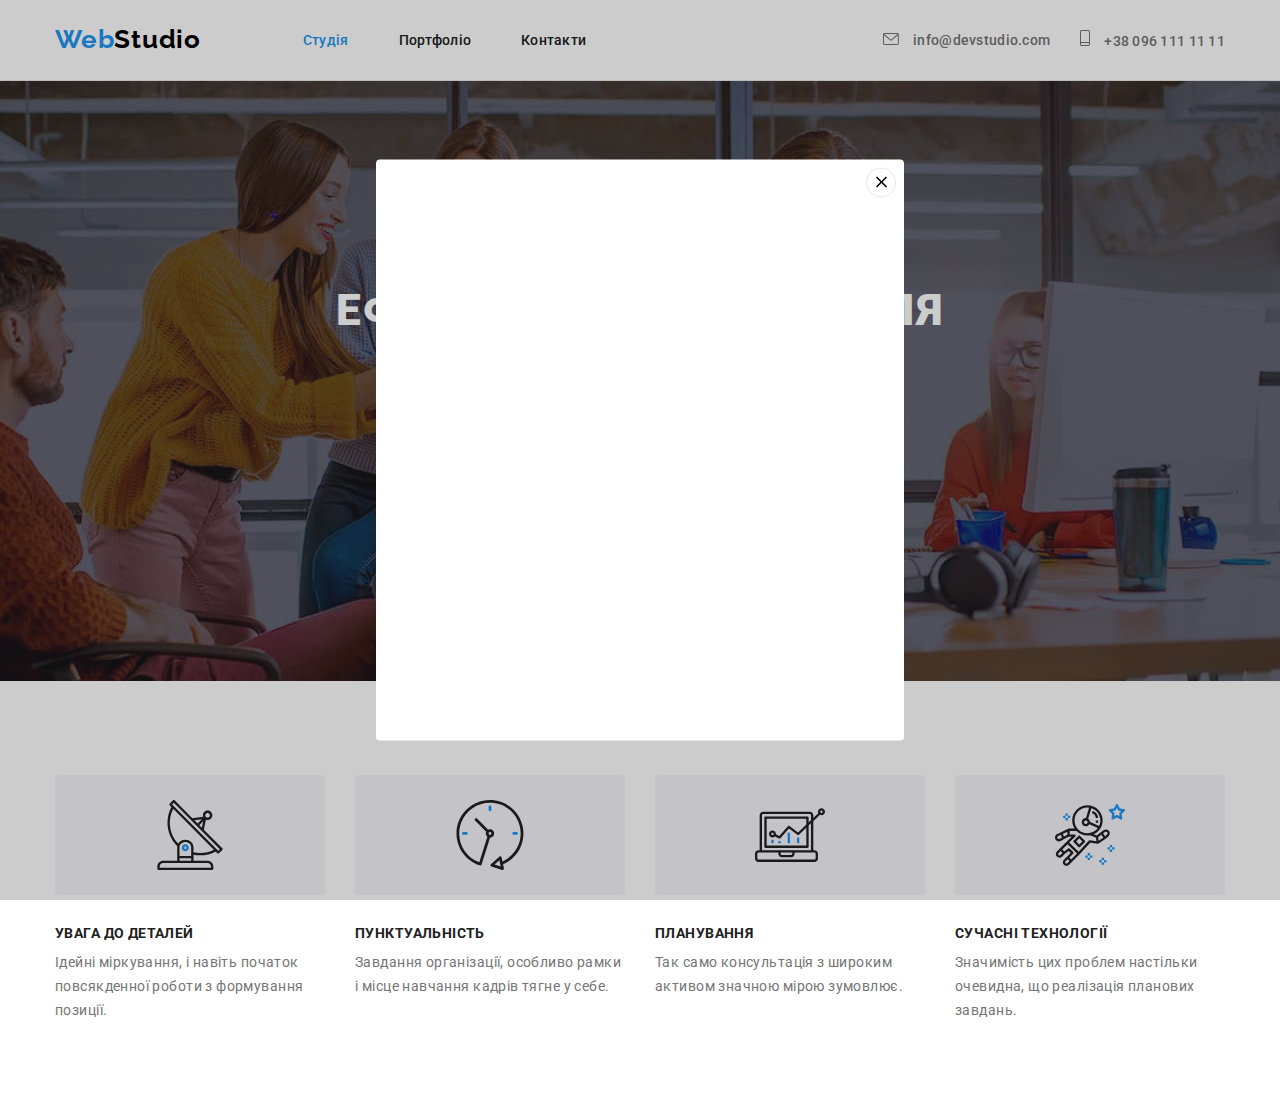
==== modal.html @ 854e6645 "modal" ====
<!DOCTYPE html>
<html lang="uk">
  <head>
    <meta charset="UTF-8" />
    <meta http-equiv="X-UA-Compatible" content="IE=edge" />
    <meta name="viewport" content="width=device-width, initial-scale=1.0" />
    <title>Document</title>
    <link rel="preconnect" href="https://fonts.googleapis.com" />
    <link rel="preconnect" href="https://fonts.gstatic.com" crossorigin />
    <link
      href="https://fonts.googleapis.com/css2?family=Raleway:wght@700&family=Roboto:wght@400;500;700;900&display=swap"
      rel="stylesheet"
    />
    <link
      rel="stylesheet"
      href="https://cdnjs.cloudflare.com/ajax/libs/modern-normalize/1.1.0/modern-normalize.min.css"
      integrity="sha512-wpPYUAdjBVSE4KJnH1VR1HeZfpl1ub8YT/NKx4PuQ5NmX2tKuGu6U/JRp5y+Y8XG2tV+wKQpNHVUX03MfMFn9Q=="
      crossorigin="anonymous"
      referrerpolicy="no-referrer"
    />
    <link rel="stylesheet" href="./css/styles.css" />
  </head>

  <body>
    <header class="page-header">
      <div class="container">
        <a class="header-logo" href=""
          >Web<span class="header-logo-color">Studio</span></a
        >
        <nav class="nav">
          <ul class="header-nav">
            <li><a class="header-nav-link-accent" href="">Студія</a></li>
            <li>
              <a class="header-nav-link" href="./portfolio.html">Портфоліо</a>
            </li>
            <li><a class="header-nav-link" href="">Контакти</a></li>
          </ul>
        </nav>
        <ul class="contact">
          <li class="header-contact">
            <svg class="header-contact-icons" width="16" height="12">
              <use href="./images/icons.svg#icon-envelope-hover"></use>
            </svg>
            <a class="header-contact-link" href="mailto:info@devstudio.com"
              >info@devstudio.com
            </a>
          </li>
          <li class="header-contact">
            <svg class="header-contact-icons" width="10" height="16">
              <use href="./images/icons.svg#icon-Vector"></use>
            </svg>
            <a class="header-contact-link" href="tel:+380961111111"
              >+38 096 111 11 11
            </a>
          </li>
        </ul>
      </div>
    </header>

    <main>
      <!-- перша секцiя -->
      <section class="main">
        <div class="container">
          <h1 class="main-title">
            Ефективні рішення для <br />
            вашого бізнесу
          </h1>
          <button class="main-btn" type="button">Замовити послугу</button>
        </div>
      </section>

      <!-- друга секцiя -->
      <section class="main-second">
        <div class="container">
          <h2 class="visually-hidden">Нашi переваги</h2>
          <ul class="advantage">
            <li class="advantage-list">
              <a class="advantage-list-link" href="#">
                <svg class="advantage-list-link-icon" width="70" height="70">
                  <use href="./images/icons.svg#icon-Vector2"></use>
                </svg>
              </a>
              <h3 class="advantage-title">УВАГА ДО ДЕТАЛЕЙ</h3>
              <p class="advantage-text">
                Ідейні міркування, і навіть початок повсякденної роботи з
                формування позиції.
              </p>
            </li>
            <li class="advantage-list">
              <a class="advantage-list-link" href="#">
                <svg class="advantage-list-link-icon" width="70" height="70">
                  <use href="./images/icons.svg#icon-clock"></use>
                </svg>
              </a>
              <h3 class="advantage-title">ПУНКТУАЛЬНІСТЬ</h3>
              <p class="advantage-text">
                Завдання організації, особливо рамки і місце навчання кадрів
                тягне у себе.
              </p>
            </li>
            <li class="advantage-list">
              <a class="advantage-list-link" href="#">
                <svg class="advantage-list-link-icon" width="70" height="70">
                  <use href="./images/icons.svg#icon-diagram"></use>
                </svg>
              </a>
              <h3 class="advantage-title">ПЛАНУВАННЯ</h3>
              <p class="advantage-text">
                Так само консультація з широким активом значною мірою зумовлює.
              </p>
            </li>
            <li class="advantage-list">
              <a class="advantage-list-link" href="#">
                <svg class="advantage-list-link-icon" width="70" height="70">
                  <use href="./images/icons.svg#icon-astronaut"></use>
                </svg>
              </a>
              <h3 class="advantage-title">СУЧАСНІ ТЕХНОЛОГІЇ</h3>
              <p class="advantage-text">
                Значимість цих проблем настільки очевидна, що реалізація
                планових завдань.
              </p>
            </li>
          </ul>
        </div>
      </section>
    <footer>
    </footer>
    <div class="backdrop">
      <div class="modal">
        <button type="button" class="modal-close">
          <svg class="modal-close-icon" width="18" height="18">
            <use href="./images/icons.svg#icon-close_modal"></use>
          </svg>
        </button>
      </div>
    </div>
  </body>
</html>
---- css/styles.css ----
:root {
--color-change: #2196F3;
--color-title: #212121;
--color-text: #757575;
--color-background: #F5F5F5;
--color-background-footer: #2F303A;
--color-white: #FFFFFF;
--color-logo-second: #000000;
--color-background-team: #F5F4FA;
--color-border: #EEEEEE;
--color-border-header: #ECECEC;
--color-main: #2F303A66;
--color-icons: #AFB1B8;

}
h1,
h2,
h3,
h4,
h5,
h6,
p {
margin: 0;
}

ul {
list-style: none;
margin: 0;
padding: 0;
}

*{
margin: 0;
padding: 0;
list-style: 0;
box-sizing: border-box;
}

*  {
box-sizing: border-box;
}

body{
font-family: 'Roboto', sans-serif;
color: var(--color-background);
}

.ul {
list-style: none;
}

.container {
width: 1200px;
padding-left: 15px;
padding-right: 15px;
margin: 0 auto;
}

.button {
    cursor: pointer;
}

.page-header a {
text-decoration: none;
padding-top: 24px;
padding-bottom: 25px;
}

.page-header {
background-color: var(--color-white);
border-bottom: 1px solid var(--color-border-header);
}

.header-logo {
font-family: 'Raleway', sans-serif;
font-weight: 700;
font-size: 26px;
line-height: 1.1923;
letter-spacing: 0.03em;
color: var(--color-change);
margin-right: 93px;
}

.header-logo-color {
font-family: 'Raleway', sans-serif;
font-weight: 700;
font-size: 26px;
line-height: 1.1923;
letter-spacing: 0.03em;
color: var(--color-logo-second);
}

.header-nav {
list-style: none;
display: flex;
gap: 50px;
margin-right: 288px;
}

.contact {
display: flex;
align-items: center;
justify-content: center;
gap: 30px;
}


.header-contact-icons {
fill: var(--color-text);
margin-right: 10px;
transition: fill 250ms cubic-bezier(0.4, 0, 0.2, 1);
}

.header-contact:hover .header-contact-icons, 
.header-contact:focus .header-contact-icons {    
fill: var(--color-change);
}

.header-nav-link {
font-weight: 500;
font-size: 14px;
line-height: 1.1428;
letter-spacing: 0.02em;
color: var(--color-title);
transition: color 250ms cubic-bezier(0.4, 0, 0.2, 1);
}

.header-nav-link-accent {
font-weight: 500;
font-size: 14px;
line-height: 1.1428;
letter-spacing: 0.02em;
color: var(--color-change);
}

.header-nav-link:active,
.header-nav-link:hover,
.header-nav-link:focus,
.main-btn,
.main-btn-portfolio {
color: var(--color-change);
}

.header-contact-link {
font-weight: 500;
font-size: 14px;
line-height: 1.1428;
letter-spacing: 0.02em;
color: var(--color-text);
gap: 30px;
transition: color 250ms cubic-bezier(0.4, 0, 0.2, 1);
}

.header-contact-link:hover,
.header-contact-link:focus {
color: var(--color-change);
}

.page-header .container {
display: flex;
align-items: center;
justify-content: space-between;
}

.main {
max-width: 1600px;    
height: 600px;
background-image: linear-gradient(
rgba(47, 48, 58, 0.4),
rgba(47, 48, 58, 0.4)), 
url(../images/people.jpg);
background-color: var(--color-background-footer);
background-repeat: no-repeat;
background-position: center;
background-size: cover;
padding-top: 200px;
padding-bottom: 200px;
text-align: center;
}

.main-title {
font-weight: 900;
font-size: 44px;
line-height: 1.3636;
text-align: center;
letter-spacing: 0.06em;
text-transform: uppercase;
color: var(--color-white);
margin-bottom: 30px;
}

.main-btn {
font-family: inherit;
cursor: pointer;
width: 216px;
height: 50px;
background: var(--color-change);
box-shadow: 0px 4px 4px rgba(0, 0, 0, 0.15);
border-radius: 4px;
border: 1px solid var(--color-change);
font-weight: 700;
font-size: 16px;
line-height: 1.875;
display: center;
align-items: center;
text-align: center;
letter-spacing: 0.06em;
color: var(--color-white);
margin: 0 auto;
}

.projects {
display: block;
text-decoration: none;
transition: box-shadow 250ms cubic-bezier(0.4, 0, 0.2, 1);
}

.projects:hover,
.projects:focus {
box-shadow: 0px 1px 1px rgba(0, 0, 0, 0.12), 0px 4px 4px rgba(0, 0, 0, 0.06), 1px 4px 6px rgba(0, 0, 0, 0.16);
}

.main-second {
padding-top: 94px;
padding-bottom: 94px;
}
.advantage {
display: flex;
justify-content: center;
gap: 30px;
}
.advantage-list {
flex-basis: calc((100% - 90px) / 4);
}

.advantage-list-link {
display: flex;
width: 270px;
height: 120px;
align-items: center;
justify-content: center;
background-color: var(--color-background-team);
border-radius: 4px;
background-position: center;
background-size: contain;
background-repeat: no-repeat;
margin-bottom: 30px;
}

.advantage-title {
font-size: 14px;
line-height: 1.1428;
letter-spacing: 0.03em;
text-transform: uppercase;
color: var(--color-title);
margin-bottom: 10px;
}
.advantage-text {
font-size: 14px;
line-height: 1.7142;
letter-spacing: 0.03em;
color: var(--color-text);
}
.main-third {
padding-top: 0px;
padding-bottom: 94px;
}
.main-img {
display: flex;
justify-content: center;
gap: 30px;
}
.main-work-title {
font-size: 36px;
line-height: 1.1666;
text-align: center;
letter-spacing: 0.03em;
color: var(--color-title);
margin-bottom: 50px;
}
.main-fourth {
padding-top: 94px;
padding-bottom: 94px;
background-color: var(--color-background-team);
}
.main-team {
display: flex;
justify-content: center;
gap: 30px;  
}
.main-team-title {
font-size: 36px;
line-height: 1.1666;
text-align: center;
letter-spacing: 0.03em;
color: var(--color-title);
margin-bottom: 50px;
}
.main-team-img {
display: block;
}
.main-team-list {
font-weight: 500;
font-size: 16px;
line-height: 1.1875;
text-align: center;
letter-spacing: 0.03em;
color: var(--color-title);
margin-bottom: 10px;
}
.main-team-text {
font-size: 16px;
line-height: 1.1875;
text-align: center;
letter-spacing: 0.03em;
color: var(--color-text);
margin-bottom: 16px;
}

.soc {
display: flex;
justify-content: center;
gap: 10px;
}

.soc-list {
width: 44px;
height: 44px;
}

.soc-list-link {
width: 100%;
height: 100%;
background-color: var(--color-white);
border-radius: 50%;
display: flex;
align-items: center;
justify-content: center;
transition: background-color 250ms cubic-bezier(0.4, 0, 0.2, 1);
}

.soc-list-link:hover,
.soc-list-link:focus {
background-color: var(--color-change);
}
.soc-list-link:hover .soc-list-link-icon,
.soc-list-link:focus .soc-list-link-icon {
fill: var(--color-white); 
}

.soc-list-link-icon {
fill: var(--color-icons);
transition: fill 250ms cubic-bezier(0.4, 0, 0.2, 1);
}

.card-wrapper-main {
padding-top: 20px;
padding-right: 24px;
padding-bottom: 20px;
padding-left: 24px;
background-color: var(--color-white);
border: 1px solid;
border-color: var(--color-border); 
border-top: none;  
}
.main-work-tema {
font-size: 18px;
line-height: 2;
letter-spacing: 0.06em;
color: var(--color-title);
}
.main-work-text {
font-size: 16px;
line-height: 1.875;
letter-spacing: 0.03em;
color: var(--color-text);
}

.team-card {
box-shadow: 0px 1px 3px rgba(0, 0, 0, 0.12), 0px 1px 1px rgba(0, 0, 0, 0.14), 0px 2px 1px rgba(0, 0, 0, 0.2);
border-radius: 0px 0px 4px 4px;
}

.main-fifth {
padding-top: 94px;
padding-bottom: 94px;
background-color: var();
}
.klient {
display: flex;
justify-content: center;
gap: 30px;  
}

.klient-list {
width: 170px;
height: 92px;
}

.klient-title {
font-size: 36px;
line-height: 1.1666;
text-align: center;
letter-spacing: 0.03em;
color: var(--color-title);
margin-bottom: 50px;
}

.klient-list-link {
display: flex;
align-items: center;
justify-content: center;
width: 100%;
height: 100%;
fill: var(--color-icons);
border: 1px solid;
border-color: var(--color-icons);
border-radius: 4px;
transition: border 250ms cubic-bezier(0.4, 0, 0.2, 1);
transition: fill 250ms cubic-bezier(0.4, 0, 0.2, 1);
}


.klient-list-link:hover,
.klient-list-link:focus {
border-color: var(--color-change);
fill: var(--color-change);
}

.klient-list-link-icon:hover,
.klient-list-link-icon:focus {
border-color: var(--color-change);
fill: var(--color-change);
}


.portfolio {
padding-top: 94px;
padding-bottom: 94px;
background-color: var(--color-white);
}
.visually-hidden { 
position: absolute; 
width: 1px; 
height: 1px; 
margin: -1px; 
border: 0; 
padding: 0; 
white-space: nowrap; 
clip-path: inset(100%); 
clip: rect(0 0 0 0); 
overflow: hidden; 
}
.portfolio-btn {
list-style: none;
display: flex;
justify-content: center;
align-items: center;
gap: 8px;
margin-bottom: 50px;
transition: box-shadow 250ms cubic-bezier(0.4, 0, 0.2, 1);
}
.main-btn-portfolio {
cursor: pointer;
font-family: inherit;
font-weight: 500;
font-size: 16px;
line-height: 1.625;
text-align: center;
letter-spacing: 0.03em;
color: var(--color-title);
border: 1px solid;
border-color: var(--color-border); 
background-color: var(--color-background-team);
border-radius: 4px;
padding: 6px 22px;
position: color 250ms cubic-bezier(0.4, 0, 0.2, 1);
transition: background-color 250ms cubic-bezier(0.4, 0, 0.2, 1);
transition: border-color 250ms cubic-bezier(0.4, 0, 0.2, 1);
}
.main-btn-portfolio:hover,
.main-btn-portfolio:focus { 
color: var(--color-white);
background-color: var(--color-change);
border-color: var(--color-change);
box-shadow: 0px 3px 1px rgba(0, 0, 0, 0.1), 0px 1px 2px rgba(0, 0, 0, 0.08), 0px 2px 2px rgba(0, 0, 0, 0.12);
}
.portfolio-img {
display: block;
}

.portfolio-work {
display: flex;
justify-content: center;
flex-wrap: wrap;
gap: 30px;  
}

.card {
position: relative;
}

.card:hover .portfolio-text {
transform: translateY(0);

}

.card-wrapper {
padding-top: 20px;
padding-right: 24px;
padding-bottom: 20px;
padding-left: 24px;
background-color: var(--color-white);
border: 1px solid;
border-color: var(--color-border);
border-top: none;
}

.portfolio-wrap {
position: relative;
overflow: hidden;
}

.portfolio-text {
position: absolute;
top: 0;
background-color: rgba(33, 150, 243, 0.9);
color: var(--color-white);
font-weight: 400;
font-size: 18px;
line-height: 1.5556;
padding: 63px 24px;
height: 100%;
transform: translateY(100%);
transition: transform 250ms cubic-bezier(0.4, 0, 0.2, 1);
}

.footer {
background-color: var(--color-background-footer);
padding-top: 60px;
padding-bottom: 60px;
}
.footer a{
text-decoration: none;
}
.footer .container {
display: flex;
flex-wrap: wrap;
align-items: baseline;

}
.footer-list {
display: flex;
flex-wrap: wrap;
flex-direction: column;
}
.footer-list-list {
margin-bottom: 9px;
}
.footer-logo {
font-family: 'Raleway', sans-serif;
font-weight: 700;
font-size: 26px;
line-height: 1.1923;
letter-spacing: 0.03em;
color: var(--color-change);
margin-bottom: 20px;
}

.footer-logo-color {
font-family: 'Raleway', sans-serif;
font-weight: 700;
font-size: 26px;
line-height: 1.1923;
letter-spacing: 0.03em;
color: var(--color-white);
}
.footer-address {
font-style: normal;
font-size: 14px;
line-height: 1.7142;
letter-spacing: 0.03em;
color: var(--color-white);
margin-bottom: 9px;
transition: color 250ms cubic-bezier(0.4, 0, 0.2, 1)
}
.footer-contact {
font-style: normal;
font-size: 14px;
line-height: 1.7142;
letter-spacing: 0.03em;
color: rgba(255, 255, 255, 0.6);
margin-bottom: 9px;
transition: color 250ms cubic-bezier(0.4, 0, 0.2, 1);
}
.footer-contact:hover,
.footer-contact:focus,
.footer-address:hover,
.footer-address:focus {
color: var(--color-change);
}

.logo-and-address {
display: flex; 
flex-direction: column;
align-items: baseline;
width: 231px;
margin-right: 70px;
}

.footer-icons {
display: flex; 
flex-direction: column;
align-items: baseline;
width: 206px;
}

.footer-soc {
display: flex;
justify-content: center;
gap: 10px;
}

.footer-icons-title {
font-style: normal;
font-weight: 700;
font-size: 14px;
line-height: 1.1428;
letter-spacing: 0.03em;
text-transform: uppercase;
color: var(--color-white);
margin-bottom: 20px;
}

.footer-soc-list {
width: 44px;
height: 44px;
}

.footer-soc-list-link {
width: 100%;
height: 100%;
background: rgba(255, 255, 255, 0.1);
border-radius: 50%;
display: flex;
align-items: center;
justify-content: center;
transition: background-color 250ms cubic-bezier(0.4, 0, 0.2, 1)
}

.footer-soc-list-link:hover,
.footer-soc-list-link:focus {
background-color: var(--color-change);
}

.footer-soc-list-link-icon {
fill: var(--color-white);
}

.backdrop {
position: fixed;
top: 0;
width: 100%;
height: 100%;
background-color: rgba(0, 0, 0, 0.2);
}

.modal {
    position: absolute;
    width: 528px;
    height: 581px;
    background-color: var(--color-white);
    border-radius: 4px;
    top: 50%;
    left: 50%;
    transform: translate(-50%, -50%);
}

.modal-close {
    position: absolute;
    top: 8px;
    right: 8px;
    width: 30px;
    height: 30px;
    border: 1px solid rgba(0, 0, 0, 0.1);
    border-radius: 50%;
    background-color: transparent;
    display: flex;
    align-items: center;
    justify-content: center;
    cursor: pointer;

}
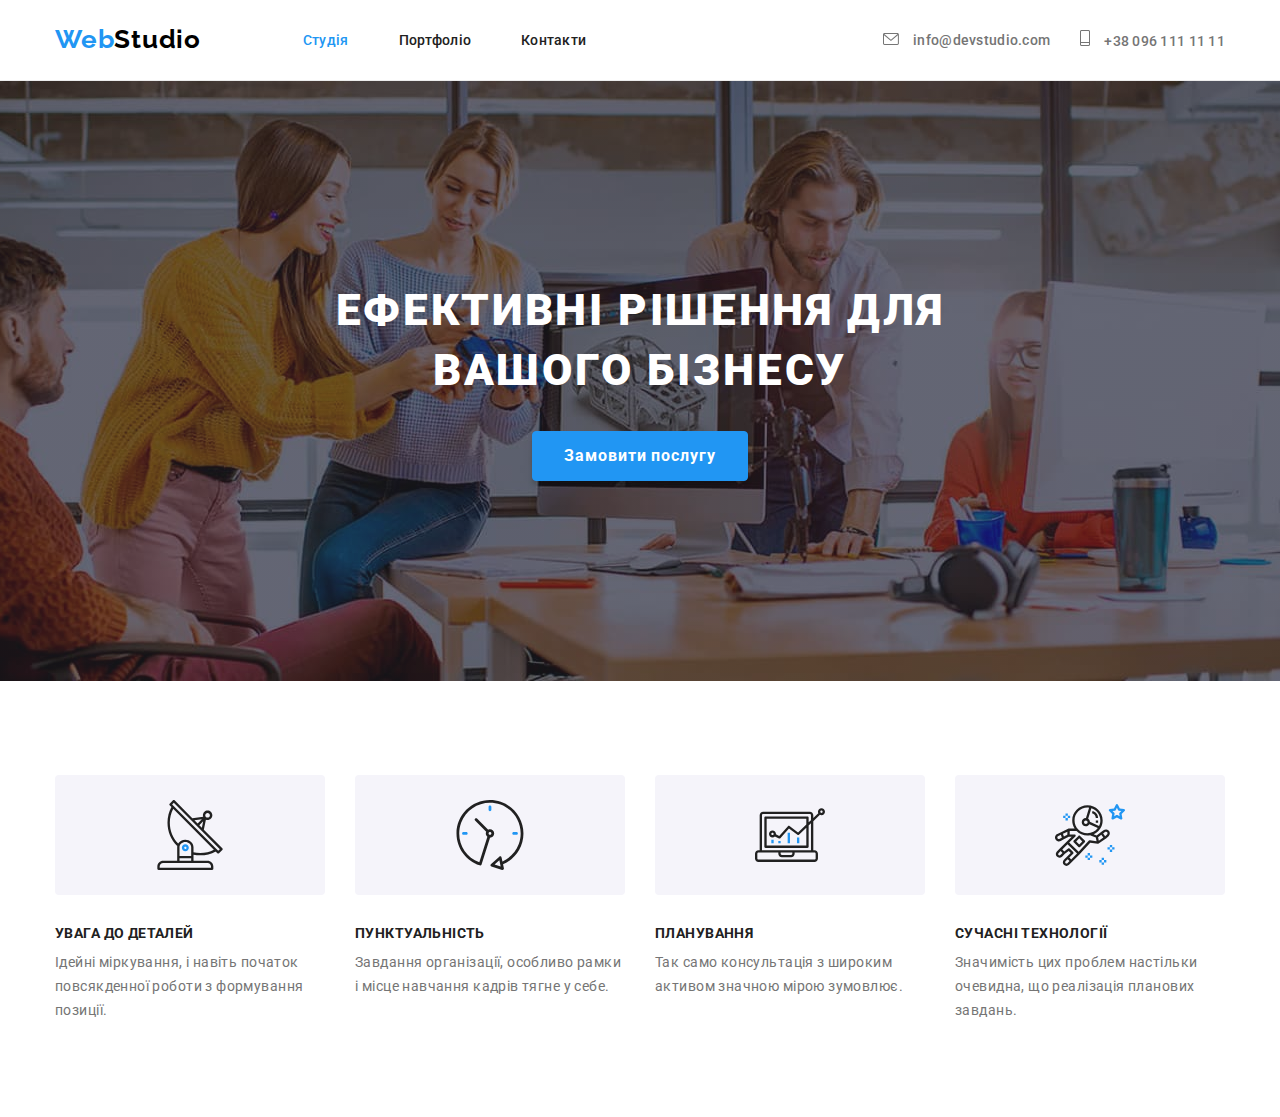
==== commit 2ddd649f: "first img" ====
--- a/modal.html
+++ b/modal.html
@@ -65,7 +65,7 @@
             Ефективні рішення для <br />
             вашого бізнесу
           </h1>
-          <button class="main-btn" type="button">Замовити послугу</button>
+          <button class="main-btn" type="button" data-modal-open>Замовити послугу</button>
         </div>
       </section>
 
@@ -126,14 +126,15 @@
       </section>
     <footer>
     </footer>
-    <div class="backdrop">
+    <div class="backdrop is-hidden" data-modal>
       <div class="modal">
-        <button type="button" class="modal-close">
+        <button type="button" class="modal-close" data-modal-close>
           <svg class="modal-close-icon" width="18" height="18">
             <use href="./images/icons.svg#icon-close_modal"></use>
           </svg>
         </button>
       </div>
     </div>
+    <script src="./js/modal.js"></script>
   </body>
 </html>
--- a/css/styles.css
+++ b/css/styles.css
@@ -278,6 +278,27 @@
 color: var(--color-title);
 margin-bottom: 50px;
 }
+
+.main-work-wrap {
+    position: relative;
+}
+
+.main-work-text {
+    position: absolute;
+    bottom: 4px;
+    width: 100%;
+    
+    font-size: 14px;
+    line-height: 1.1428;
+    align-content: center;
+    justify-content: center;
+    letter-spacing: 0.03em;
+    text-transform: uppercase;
+    color: var(--color-white);
+    background-color: rgba(47, 48, 58, 0.8);
+    padding: 27px;
+}
+
 .main-fourth {
 padding-top: 94px;
 padding-bottom: 94px;
@@ -645,7 +666,7 @@
 display: flex;
 align-items: center;
 justify-content: center;
-transition: background-color 250ms cubic-bezier(0.4, 0, 0.2, 1)
+transition: background-color 250ms cubic-bezier(0.4, 0, 0.2, 1);
 }
 
 .footer-soc-list-link:hover,
@@ -663,6 +684,7 @@
 width: 100%;
 height: 100%;
 background-color: rgba(0, 0, 0, 0.2);
+transition: opacity 250ms cubic-bezier(0.4, 0, 0.2, 1) visibility 250ms cubic-bezier(0.4, 0, 0.2, 1);
 }
 
 .modal {
@@ -673,7 +695,12 @@
     border-radius: 4px;
     top: 50%;
     left: 50%;
-    transform: translate(-50%, -50%);
+    transform: translate(-50%, -50%) scale(1);
+    transition: transform 250ms cubic-bezier(0.4, 0, 0.2, 1);
+}
+
+.backdrop.is-hidden .modal {
+    transform: translate(-50%, -50%) scale(0);
 }
 
 .modal-close {
@@ -689,5 +716,10 @@
     align-items: center;
     justify-content: center;
     cursor: pointer;
-
+}
+
+.is-hidden {
+    opacity: 0;
+    visibility: hidden;
+    pointer-events: none;
 }